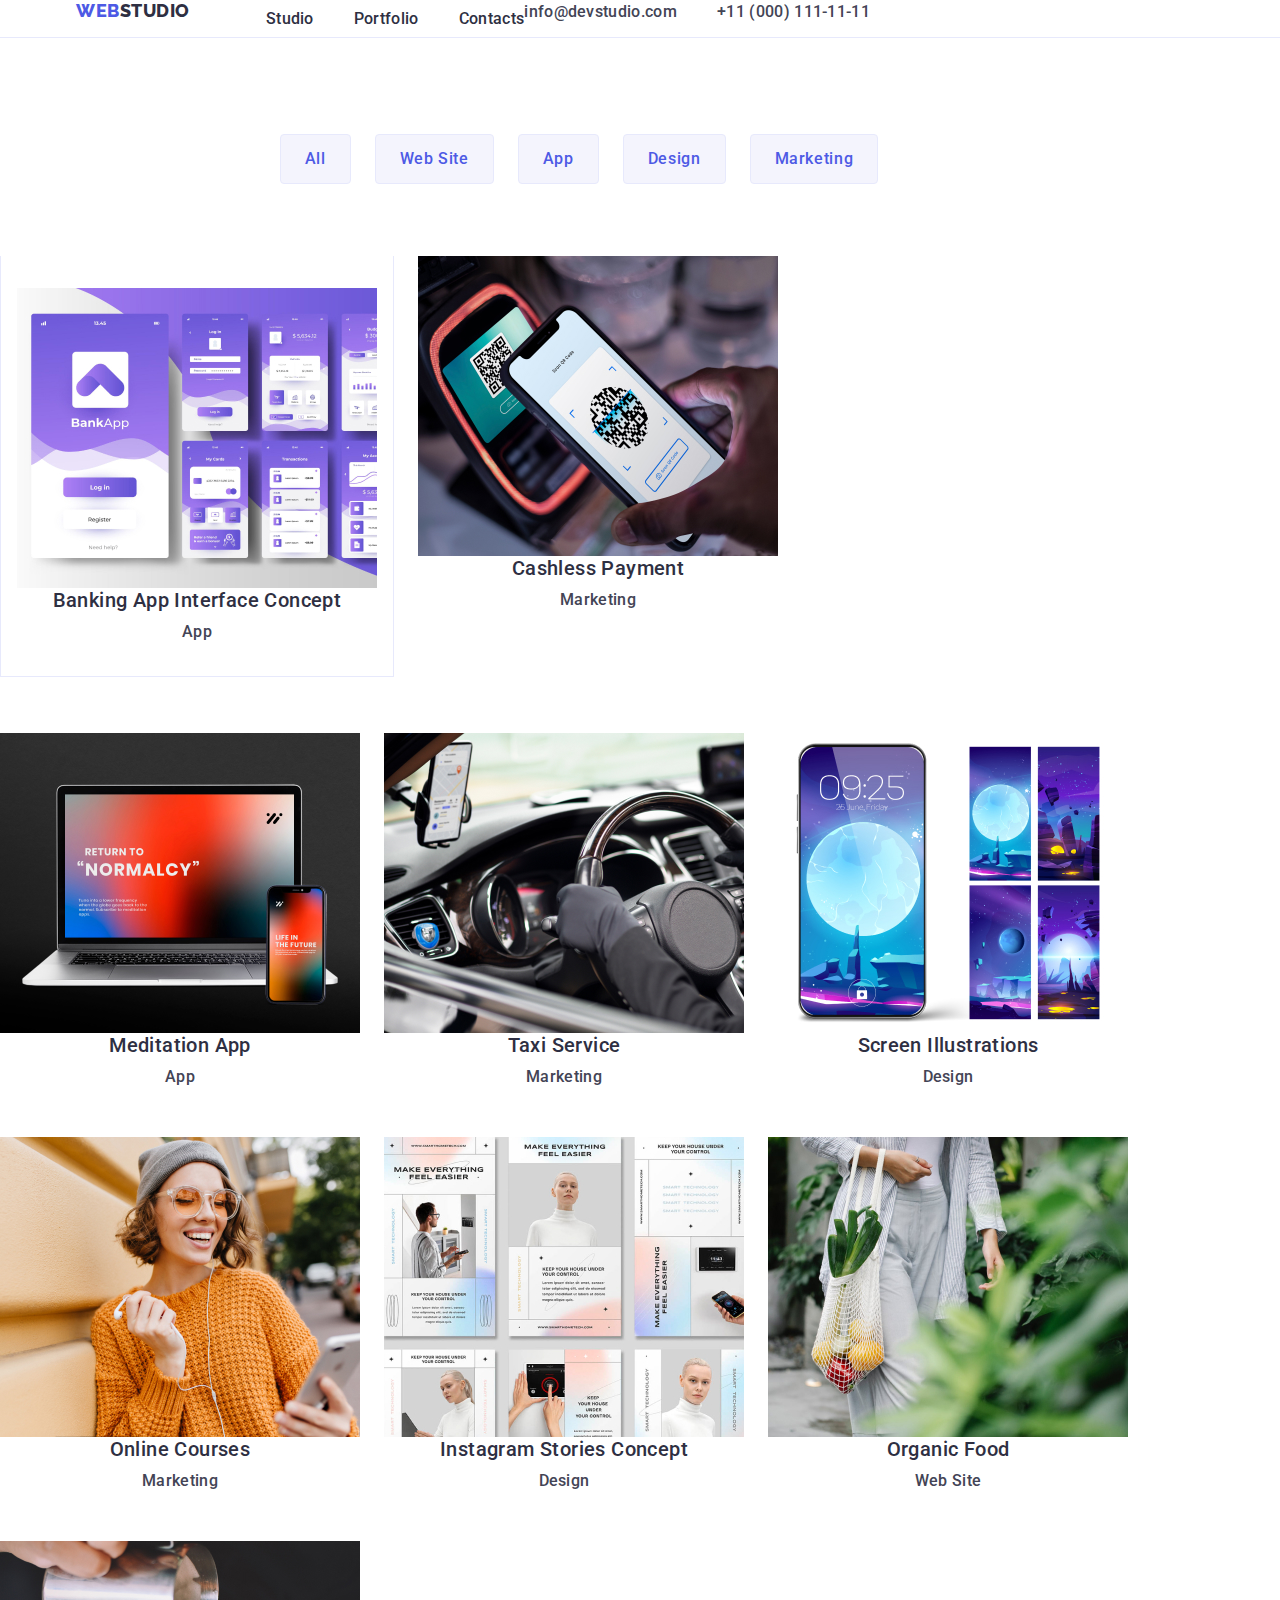
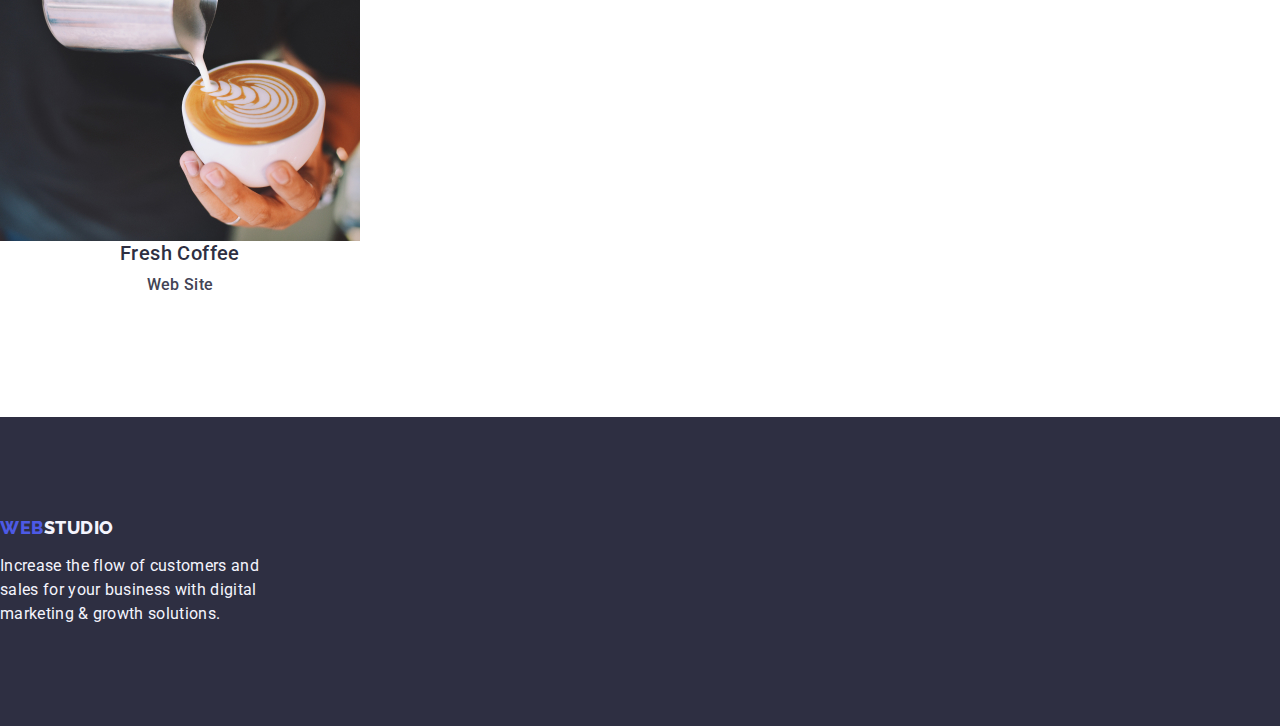
==== portfolio.html @ cc8dd2f1 "test" ====
<!DOCTYPE html>
<html lang="en">
  <head>
    <meta charset="UTF-8">
    <meta name="viewport" content="width=device-width, initial-scale=1.0">

    <link rel="preconnect" href="https://fonts.googleapis.com">
    <link rel="preconnect" href="https://fonts.gstatic.com" crossorigin>
    <link href="https://fonts.googleapis.com/css2?family=Roboto&display=swap" rel="stylesheet">
    <link href="https://fonts.googleapis.com/css2?family=Raleway&display=swap" rel="stylesheet">
    <link rel="stylesheet" href="modern-normalize.min.css">
    <link rel="stylesheet" href="./css/styles.css">
    
    <title>Homework1</title>
  </head>
  <body>
    <header class="port-head">
      <div class="container div">
        <nav class="nav">
        <a href="./index.html" class="logo link">Web<span class="studio-port">Studio</span></a>

        <ul class="list port-menu">
          <li><a href="./index.html" class="first link">Studio</a></li>
          <li><a href="./portfolio.html" class="first link">Portfolio</a></li>
          <li><a href="" class="first link">Contacts</a></li>
        </ul>
      </nav>
      <address class="info">
        <ul class="list address">
          <li><a href="mailto:info@devstudio.com" class="email link">info@devstudio.com</a></li>
          <li><a href="tel:+110001111111" class="email link">+11 (000) 111-11-11</a></li>
        </ul>
      </address>
    </div>
      
    </header>

    <main>
      <section class="port-section">
        <div class="container">
          <h1 class="hidden">Main</h1>
          <ul class="list port-list">
            <li>
              <button type="button" class="btn">All</button>
            </li>
            <li>
              <button type="button" class="btn">Web Site</button>
            </li>
            <li>
              <button type="button" class="btn">App</button>
            </li>
            <li>
              <button type="button" class="btn">Design</button>
            </li>
            <li>
              <button type="button" class="btn">Marketing</button>
            </li>
          </ul>
          <ul class="list port-second-list">
            <li>
              <div class="port-div">
                <a href="" class="default port-a link">
                
                <img src="./images/purp-tile.jpg" alt="App Interface" width="360">
                <h2 class="second-section-head">Banking App Interface Concept</h2>
                <p class="second-section-paragraph">App</p>
              </div>
                
              </a>
            </li>
            <li>
              <a href="" class="default link">
                <img src="./images/qr.jpg" alt="Cashless Payment" width="360">
                <h2 class="second-section-head">Cashless Payment</h2>
                <p class="second-section-paragraph">Marketing</p>
              </a>
            </li>
            <li>
              <a href="" class="default link">
                <img src="./images/lt.jpg" alt="Meditation App" width="360">
                <h2 class="second-section-head">Meditation App</h2>
                <p class="second-section-paragraph">App</p>
              </a>
            </li>
            <li>
              <a href="" class="default link">
                <img src="./images/drive.jpg" alt="Taxi Service" width="360">
                <h2 class="second-section-head">Taxi Service</h2>
                <p class="second-section-paragraph">Marketing</p>
              </a>
            </li>
            <li>
              <a href="" class="default link">
                <img src="./images/pc.jpg" alt="Screen Illustrations" width="360">
                <h2 class="second-section-head">Screen Illustrations</h2>
                <p class="second-section-paragraph">Design</p>
              </a>
            </li>
            <li>
              <a href="" class="default link">
                <img src="./images/girl.jpg" alt="Online Courses" width="360">
                <h2 class="second-section-head">Online Courses</h2>
                <p class="second-section-paragraph">Marketing</p>
              </a>
            </li>
            <li>
              <a href="" class="default link">
                <img src="./images/tile.jpg" alt="Instagram Stories Concept" width="360">
                <h2 class="second-section-head">Instagram Stories Concept</h2>
                <p class="second-section-paragraph">Design</p>
              </a>
            </li>
            <li>
              <a href="" class="default link">
                <img src="./images/gulay.jpg" alt="Organic Food" width="360">
                <h2 class="second-section-head">Organic Food</h2>
                <p class="second-section-paragraph">Web Site</p>
              </a>
            </li>
            <li>
              <a href="" class="default link">
                <img src="./images/kape.jpg" alt="Fresh Coffee" width="360">
                <h2 class="second-section-head">Fresh Coffee</h2>
                <p class="second-section-paragraph">Web Site</p>
              </a>
            </li>
          </ul>
        </div>
        
      </section>
    </main>

    <footer class="footer">
      <a href="./index.html" class="logo link">Web<span class="studio">Studio</span></a>
      <p class="footer-paragraph">
        Increase the flow of customers and sales for your business with digital
        marketing & growth solutions.
      </p>
    </footer>
  </body>
</html>
---- css/styles.css ----
* {
    box-sizing: border-box;
    margin: 0;
    padding: 0;
  }

.container{
    width: 1158px;
}

.hidden{
    position: absolute;
    width: 1px;
    height: 1px;
    margin: -1px;
    border: 0;
    padding: 0;
    
    white-space: nowrap;
    clip-path: inset(100%);
    clip: rect(0 0 0 0);
    overflow: hidden;
  }

:root{
    --background: #FFFFFF;
}

body{
    font-family: 'Roboto', sans-serif;
    color: #434455;
    background: #FFFFFF;
}

img{
    display: block;
}

.logo{
    font-family: 'Raleway' , sans-serif;
    font-weight: 800;
    font-size: 18px;
    line-height: 1.17;
    letter-spacing: 0.03em;
    text-transform: uppercase;
    color: #4d5ae5;
    text-decoration: none;
    margin-right: 76px;
    display: inline-block;
    margin-bottom: 16px;
}

span{
    color: #2e2f42;
}

.list{
    list-style: none;
    font-weight: 500;
}

.first{
    font-weight: 500;
    font-size: 16px;
    line-height: 1.5;
    letter-spacing: 0.02em;
    color: #2e2f42;
    text-decoration: none;
    padding: 24px 0;
}

.list .first:focus , .list .first:hover{
    color: #404bbf;
}

.info{
    font-style: normal;
}

.info .email{
    font-size: 16px;
    line-height: 1.5;
    letter-spacing: 0.02em;
    color: #434455;
    text-decoration: none;
}

.info .email:focus , .info .email:hover{
    color: #404bbf;
}

.first-section{
    background-color: #2e2f42;
    padding: 188px 0;
}

.business-title{
    font-size: 56px;
    line-height: 1.07;
    text-align: center;
    letter-spacing: 0.02em;
    color: #ffffff;
    max-width: 496px;
}

.order-button{
    background-color: #4d5ae5;
    font-family: 'Roboto', sans-serif;
    font-weight: 500;
    font-size: 16px;
    line-height: 1.5;
    letter-spacing: 0.04em;
    color: #ffffff;
    cursor: pointer;
    display: block;
    min-width: 169px;
    height: 56px;
    border: none;
    border-radius: 4px;
    cursor: pointer;

}

.order-button:focus , .order-button:hover{
    background-color: #404BBF;
}

.second-section-head{
    font-weight: 500;
    font-size: 20px;
    line-height: 1.2;
    letter-spacing: 0.02em;
    color: #2e2f42;
    margin-bottom: 8px;
    text-align: center;
    margin-bottom: 8px;
}

.second-section-paragraph{
    font-size: 16px;
    line-height: 1.5;
    letter-spacing: 0.02em;
    color: #434455;
    text-align: center;

}

.third-section-head{
    font-size: 36px;
    line-height: 1.11;
    text-align: center;
    letter-spacing: 0.02em;
    text-transform: capitalize;
    color: #2e2f42;
    margin-bottom: 72px;
}

.fourth-section{
    background-color: #F4F4FD;
}

.fourth-section-head{
    font-size: 36px;
    line-height: 1.11;
    text-align: center;
    letter-spacing: 0.02em;
    text-transform: capitalize;
    color: #2e2f42;
    margin-bottom: 72px;
}

.team-bg{
    background-color: #FFFFFF;
    width: calc((100% - 72px) / 4);
    border-radius: 0px 0px 4px 4px;
}

.team{
    display: flex;
    gap: 24px;
}

.footer{
    background-color: #2e2f42;
    padding: 100px 0;
}

.studio{
    color: #f4f4fd;
}

.footer-paragraph{
    line-height: 1.5;
    color: #F4F4FD;
    letter-spacing: 0.02em;
    max-width: 264px;
}

.studio-port{
    color: #2e2f42;
}

.btn{
    font-family: 'Roboto', sans-serif;
    font-weight: 500;
    font-size: 16px;
    line-height: 1.5;
    letter-spacing: 0.04em;
    color: #4d5ae5;
    background-color: #F4F4FD;
    padding: 12px 24px;
    border: 1px solid #e7e9fc;
    border-radius: 4px;

}

.btn:focus , .btn:hover{
    color: #FFFFFF;
    background-color: #404BBF;
    cursor: pointer;
    border: 1px solid transparent;
}

.default{
    text-decoration: none;
}

.head{
    border-bottom: 1px solid #e7e9fc;
}

.nav-bar{
    display: flex;
    margin: 0 auto;
    padding: 0 15px;
}

.logo-menu{
    display: flex;
    align-items: center;
}

.menu{
    display: flex;
    gap: 40px;
}

.address{
    display: flex;
    gap: 40px;
}

.offers{
    gap: 24px;
    display: flex;
}

.bullets{
    width: calc((100% - 72px) / 4);
}

.first-section{
    padding: 188px 0;
}

.second-section{
    padding: 120px 0;
}

.third-section{
    padding-bottom: 120px;
}

.images{
    display: flex;
    gap: 24px;
}

.image-bullets{
    width: calc((100% - 48px) / 3);
}

.img-radius{
    border-radius: (0px 0px 4px 4px);
}

.fourth-section{
    padding: 120px 0;
}

.name-title{
    padding: 32px 0;
}

/* portfolio css hw-3 */

.port-head{
    border-bottom: 1px solid #e7e9fc;
}

.div{
    display: flex;
    width: 1158px;
    margin: 0 auto;
    padding: 0 15px;
}

.nav{
    display: flex;
    align-items: center;
}

.port-menu{
    display: flex;
    gap: 40px;
}

.port-section{
    padding-top: 96px;
    padding-bottom: 120px;
}

.port-list{
    display: flex;
    justify-content: center;
    gap: 24px;
    margin-bottom: 72px;
}

.port-second-list{
    display: flex;
    flex-wrap: wrap;
    column-gap: 24px;
    row-gap: 48px;
}

.port-a{
    width: calc((100% - 48px) / 3);
}

.port-div{
    padding: 32px 16px;
    border: 1px solid #e7e9fc;
    border-top: none;
    margin-bottom: 8px;
}
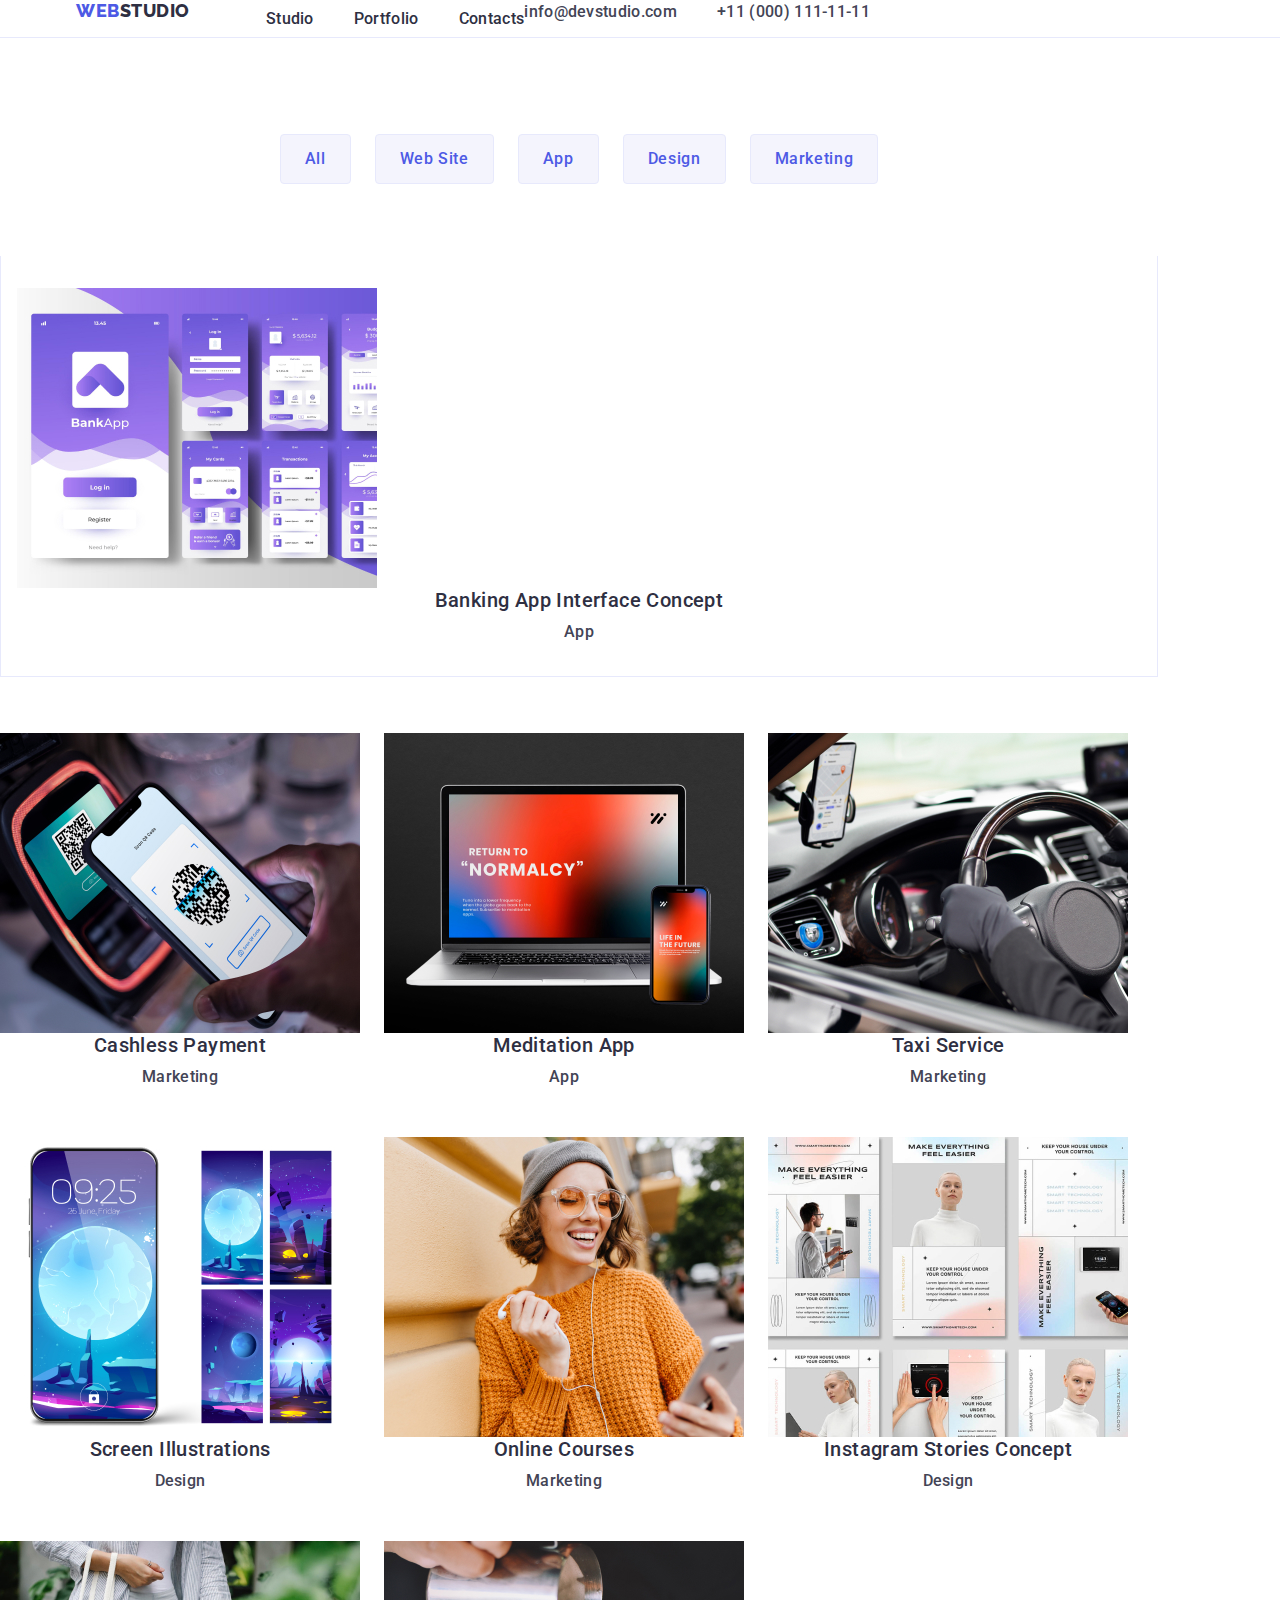
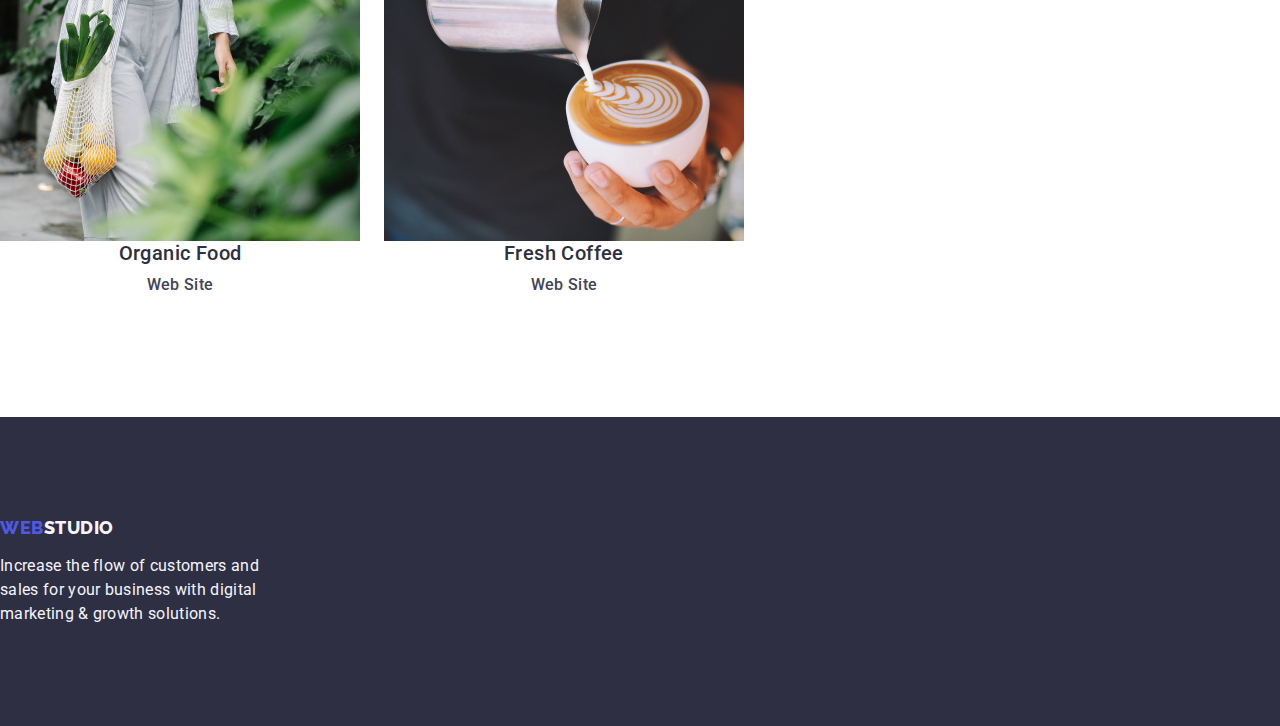
==== commit b5dfa13f: "test" ====
--- a/portfolio.html
+++ b/portfolio.html
@@ -58,13 +58,12 @@
           </ul>
           <ul class="list port-second-list">
             <li>
-              <div class="port-div">
-                <a href="" class="default port-a link">
-                
-                <img src="./images/purp-tile.jpg" alt="App Interface" width="360">
-                <h2 class="second-section-head">Banking App Interface Concept</h2>
-                <p class="second-section-paragraph">App</p>
-              </div>
+              <a href="" class="default port-a link">
+                <div class="container port-div">
+                  <img src="./images/purp-tile.jpg" alt="App Interface" width="360">
+                  <h2 class="second-section-head">Banking App Interface Concept</h2>
+                  <p class="second-section-paragraph">App</p>
+                </div>
                 
               </a>
             </li>
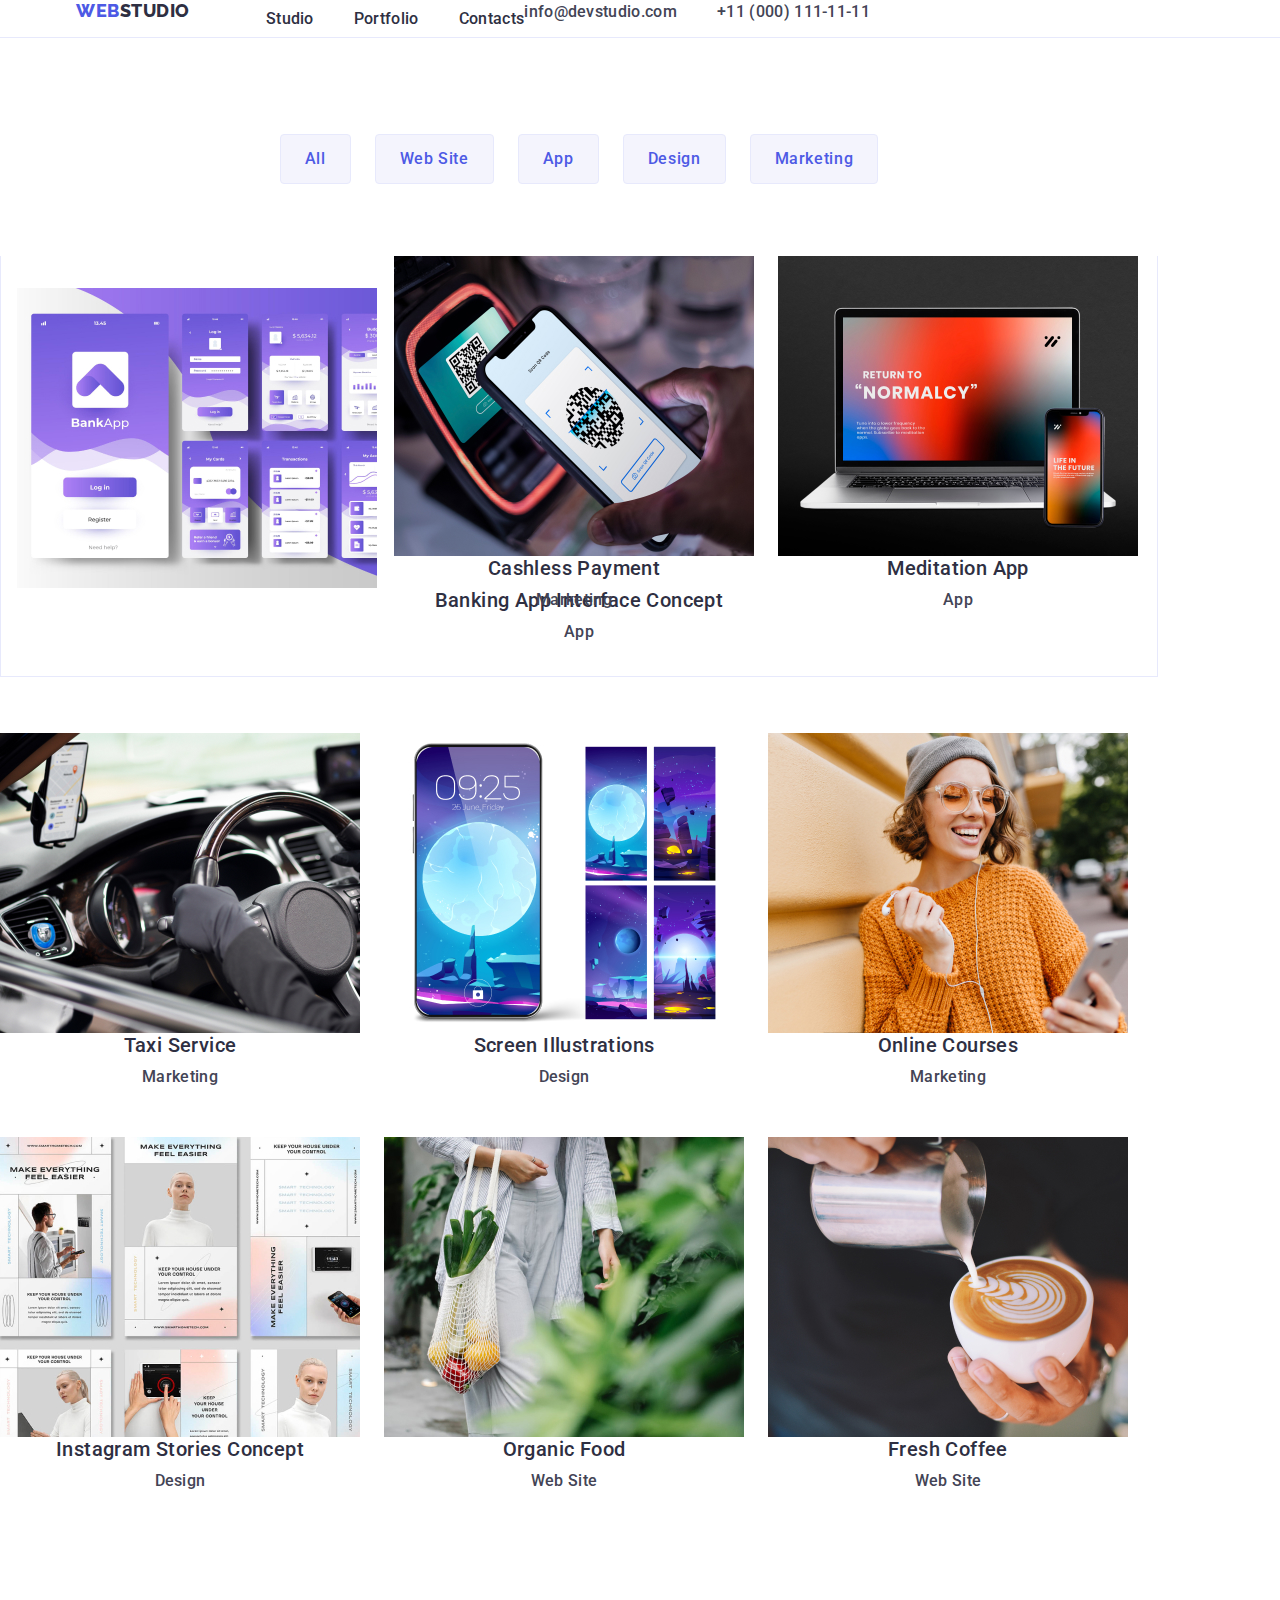
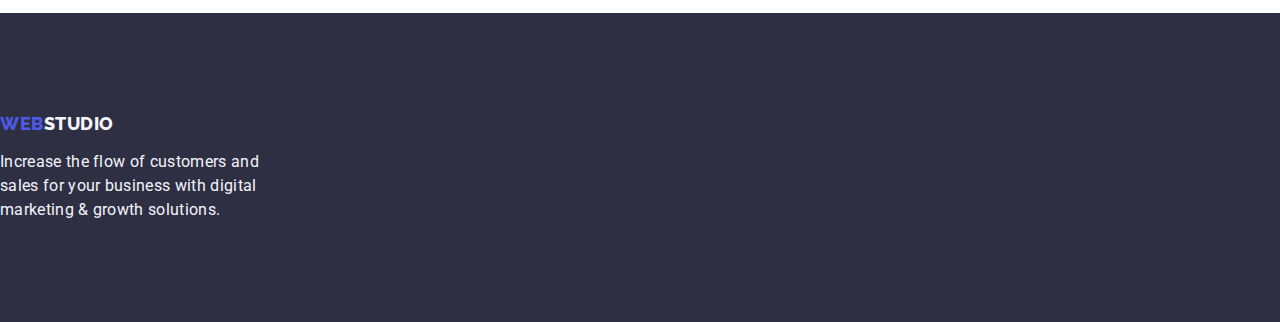
==== commit ff8eb49d: "test" ====
--- a/portfolio.html
+++ b/portfolio.html
@@ -57,8 +57,8 @@
             </li>
           </ul>
           <ul class="list port-second-list">
-            <li>
-              <a href="" class="default port-a link">
+            <li class="port-a">
+              <a href="" class="default link">
                 <div class="container port-div">
                   <img src="./images/purp-tile.jpg" alt="App Interface" width="360">
                   <h2 class="second-section-head">Banking App Interface Concept</h2>
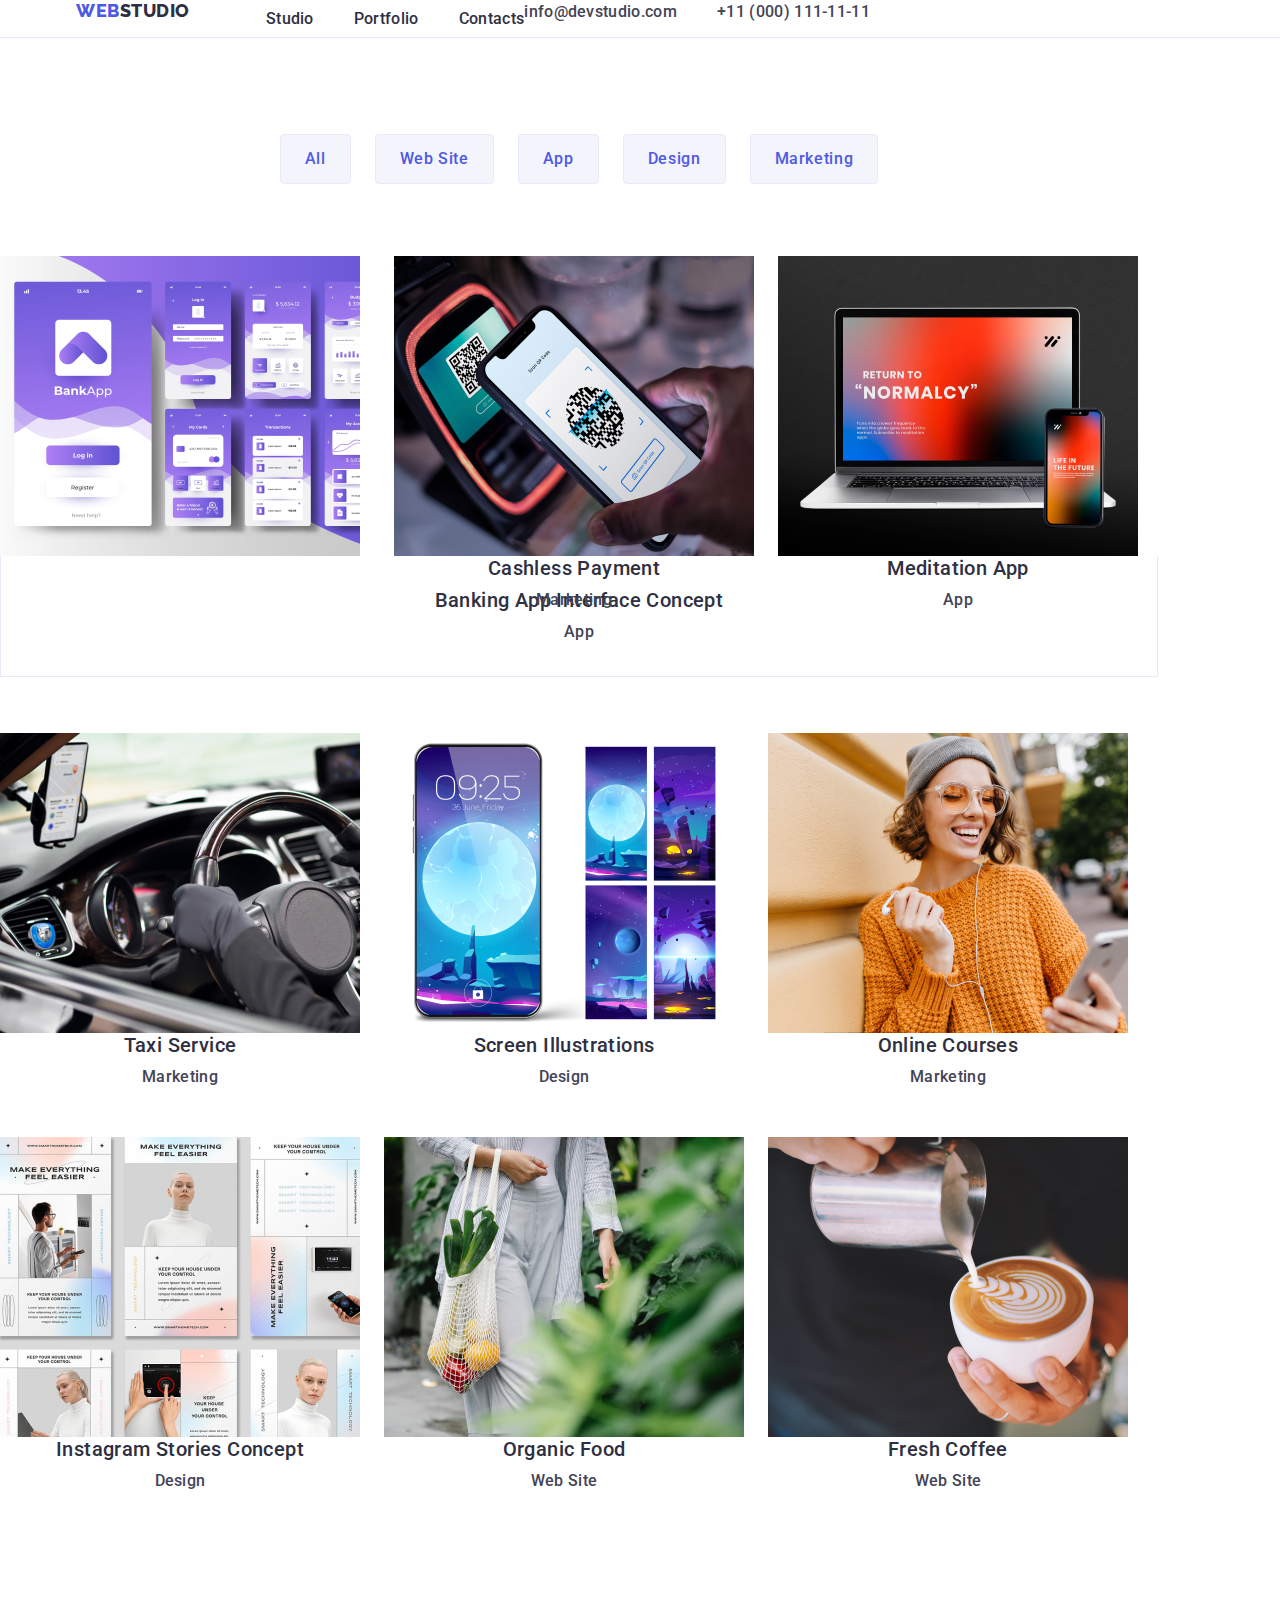
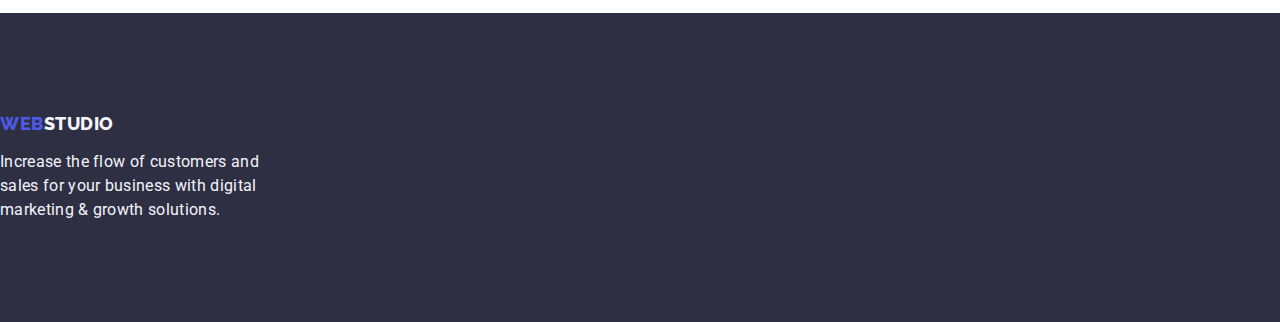
==== commit 8c515449: "test" ====
--- a/portfolio.html
+++ b/portfolio.html
@@ -59,12 +59,12 @@
           <ul class="list port-second-list">
             <li class="port-a">
               <a href="" class="default link">
+                
+                <img src="./images/purp-tile.jpg" alt="App Interface" width="360">
                 <div class="container port-div">
-                  <img src="./images/purp-tile.jpg" alt="App Interface" width="360">
                   <h2 class="second-section-head">Banking App Interface Concept</h2>
                   <p class="second-section-paragraph">App</p>
                 </div>
-                
               </a>
             </li>
             <li>
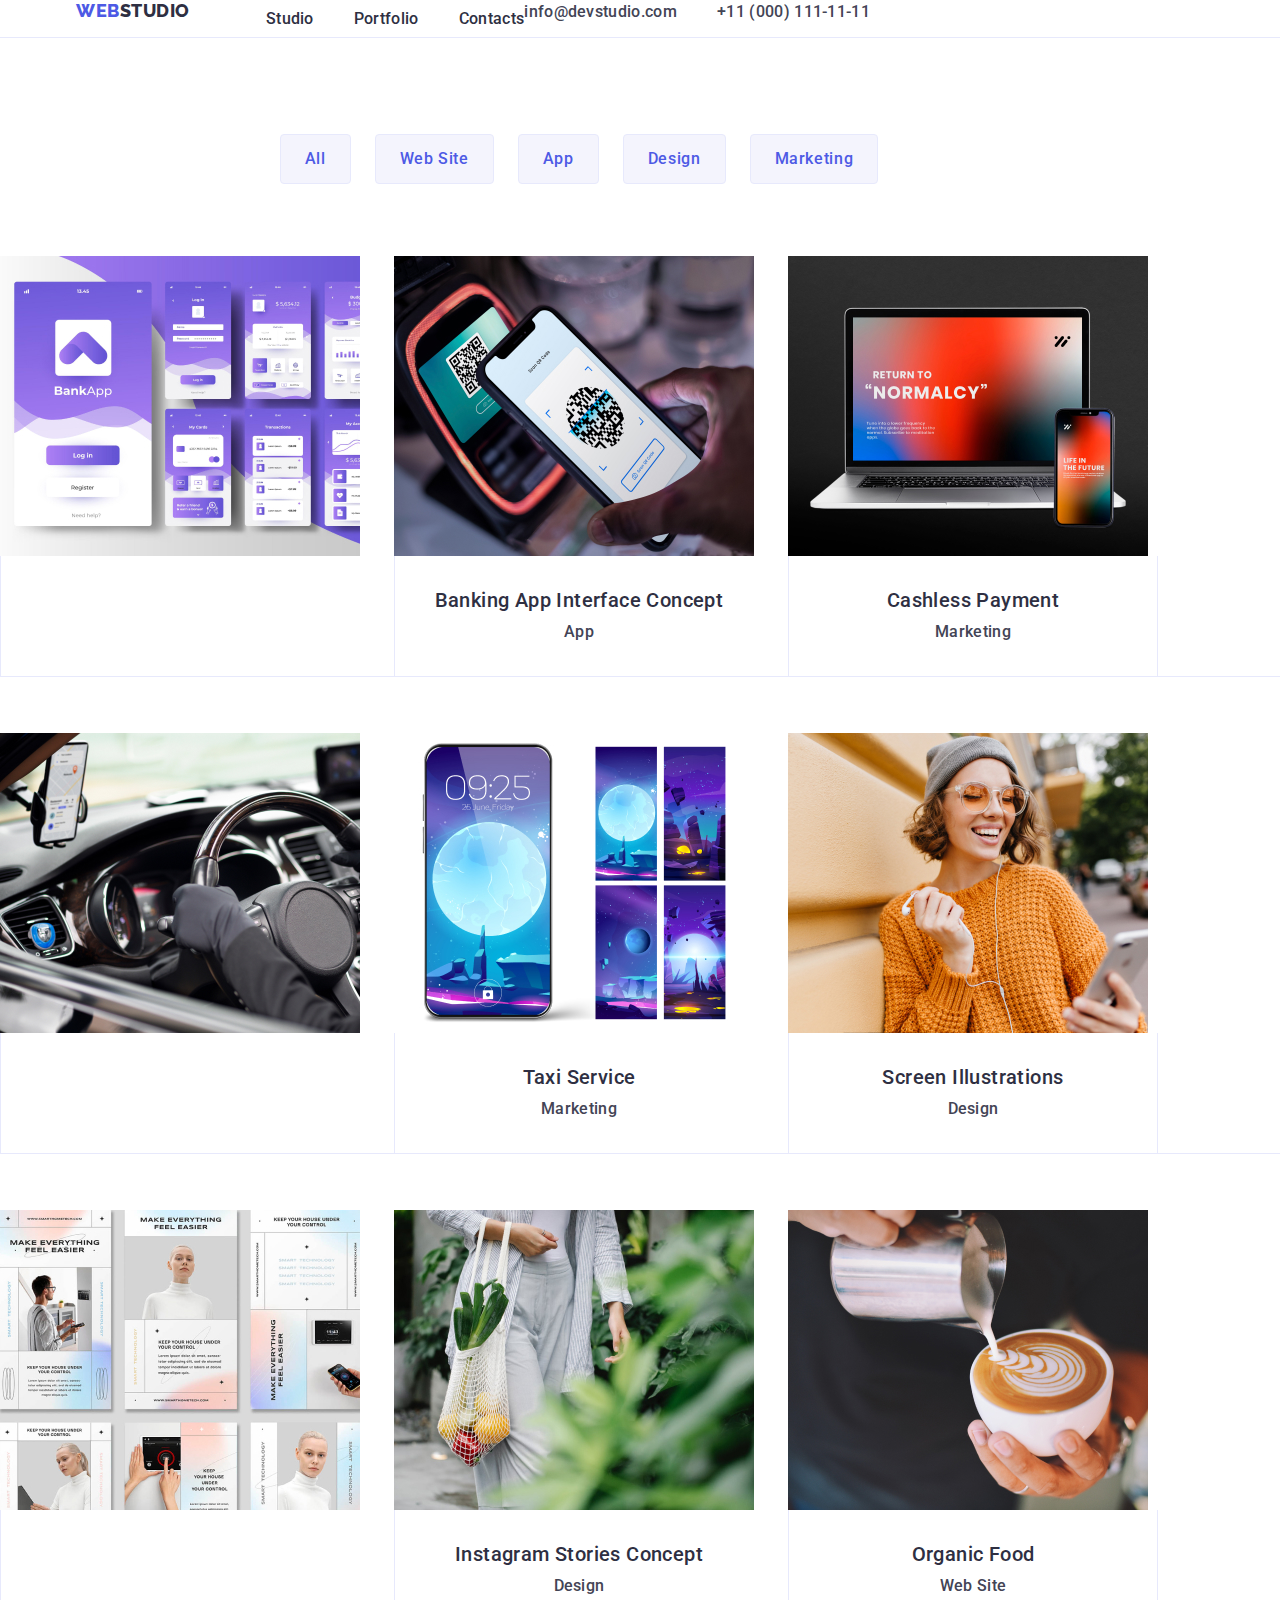
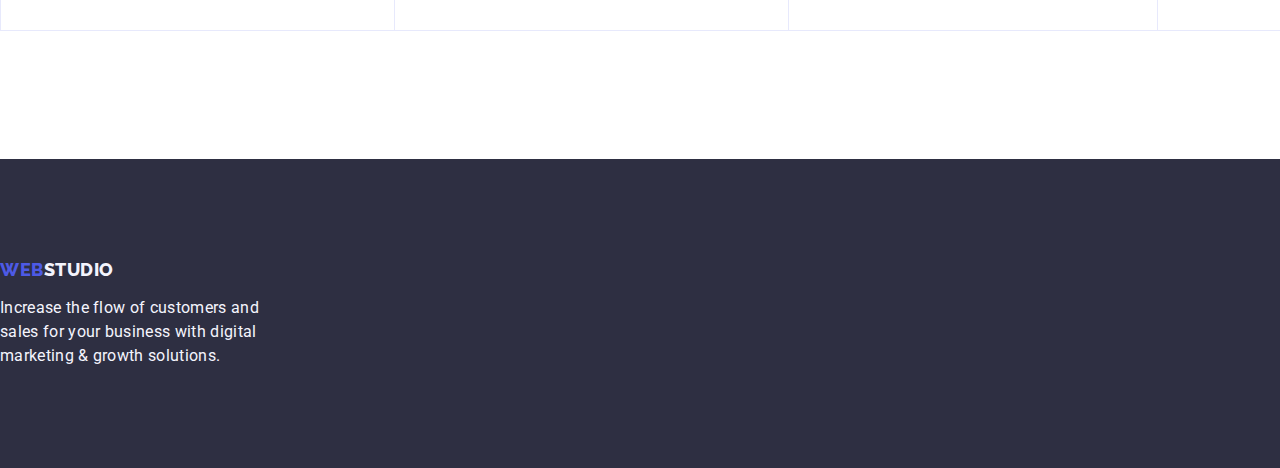
==== commit e0f1ad5e: "final" ====
--- a/portfolio.html
+++ b/portfolio.html
@@ -59,7 +59,6 @@
           <ul class="list port-second-list">
             <li class="port-a">
               <a href="" class="default link">
-                
                 <img src="./images/purp-tile.jpg" alt="App Interface" width="360">
                 <div class="container port-div">
                   <h2 class="second-section-head">Banking App Interface Concept</h2>
@@ -67,60 +66,76 @@
                 </div>
               </a>
             </li>
-            <li>
+            <li class="port-a">
               <a href="" class="default link">
                 <img src="./images/qr.jpg" alt="Cashless Payment" width="360">
-                <h2 class="second-section-head">Cashless Payment</h2>
-                <p class="second-section-paragraph">Marketing</p>
+                <div class="container port-div">
+                  <h2 class="second-section-head">Cashless Payment</h2>
+                  <p class="second-section-paragraph">Marketing</p>
+                </div>
               </a>
             </li>
-            <li>
+            <li class="port-a">
               <a href="" class="default link">
                 <img src="./images/lt.jpg" alt="Meditation App" width="360">
-                <h2 class="second-section-head">Meditation App</h2>
-                <p class="second-section-paragraph">App</p>
+                <div class="container port-div">
+                  <h2 class="second-section-head">Meditation App</h2>
+                  <p class="second-section-paragraph">App</p>
+                </div>
               </a>
             </li>
-            <li>
+            <li class="port-a">
               <a href="" class="default link">
                 <img src="./images/drive.jpg" alt="Taxi Service" width="360">
-                <h2 class="second-section-head">Taxi Service</h2>
-                <p class="second-section-paragraph">Marketing</p>
+                <div class="container port-div">
+                  <h2 class="second-section-head">Taxi Service</h2>
+                  <p class="second-section-paragraph">Marketing</p>
+                </div>
               </a>
             </li>
-            <li>
+            <li class="port-a">
               <a href="" class="default link">
                 <img src="./images/pc.jpg" alt="Screen Illustrations" width="360">
-                <h2 class="second-section-head">Screen Illustrations</h2>
-                <p class="second-section-paragraph">Design</p>
+                <div class="container port-div">
+                  <h2 class="second-section-head">Screen Illustrations</h2>
+                  <p class="second-section-paragraph">Design</p>
+                </div>
               </a>
             </li>
-            <li>
+            <li class="port-a">
               <a href="" class="default link">
                 <img src="./images/girl.jpg" alt="Online Courses" width="360">
-                <h2 class="second-section-head">Online Courses</h2>
-                <p class="second-section-paragraph">Marketing</p>
+                <div class="container port-div">
+                  <h2 class="second-section-head">Online Courses</h2>
+                  <p class="second-section-paragraph">Marketing</p>
+                </div>
               </a>
             </li>
-            <li>
+            <li class="port-a">
               <a href="" class="default link">
                 <img src="./images/tile.jpg" alt="Instagram Stories Concept" width="360">
-                <h2 class="second-section-head">Instagram Stories Concept</h2>
-                <p class="second-section-paragraph">Design</p>
+                <div class="container port-div">
+                  <h2 class="second-section-head">Instagram Stories Concept</h2>
+                  <p class="second-section-paragraph">Design</p>
+                </div>
               </a>
             </li>
-            <li>
+            <li class="port-a">
               <a href="" class="default link">
                 <img src="./images/gulay.jpg" alt="Organic Food" width="360">
-                <h2 class="second-section-head">Organic Food</h2>
-                <p class="second-section-paragraph">Web Site</p>
+                <div class="container port-div">
+                  <h2 class="second-section-head">Organic Food</h2>
+                  <p class="second-section-paragraph">Web Site</p>
+                </div>
               </a>
             </li>
-            <li>
+            <li class="port-a">
               <a href="" class="default link">
                 <img src="./images/kape.jpg" alt="Fresh Coffee" width="360">
-                <h2 class="second-section-head">Fresh Coffee</h2>
-                <p class="second-section-paragraph">Web Site</p>
+                <div class="container port-div">
+                  <h2 class="second-section-head">Fresh Coffee</h2>
+                  <p class="second-section-paragraph">Web Site</p>
+                </div>
               </a>
             </li>
           </ul>
